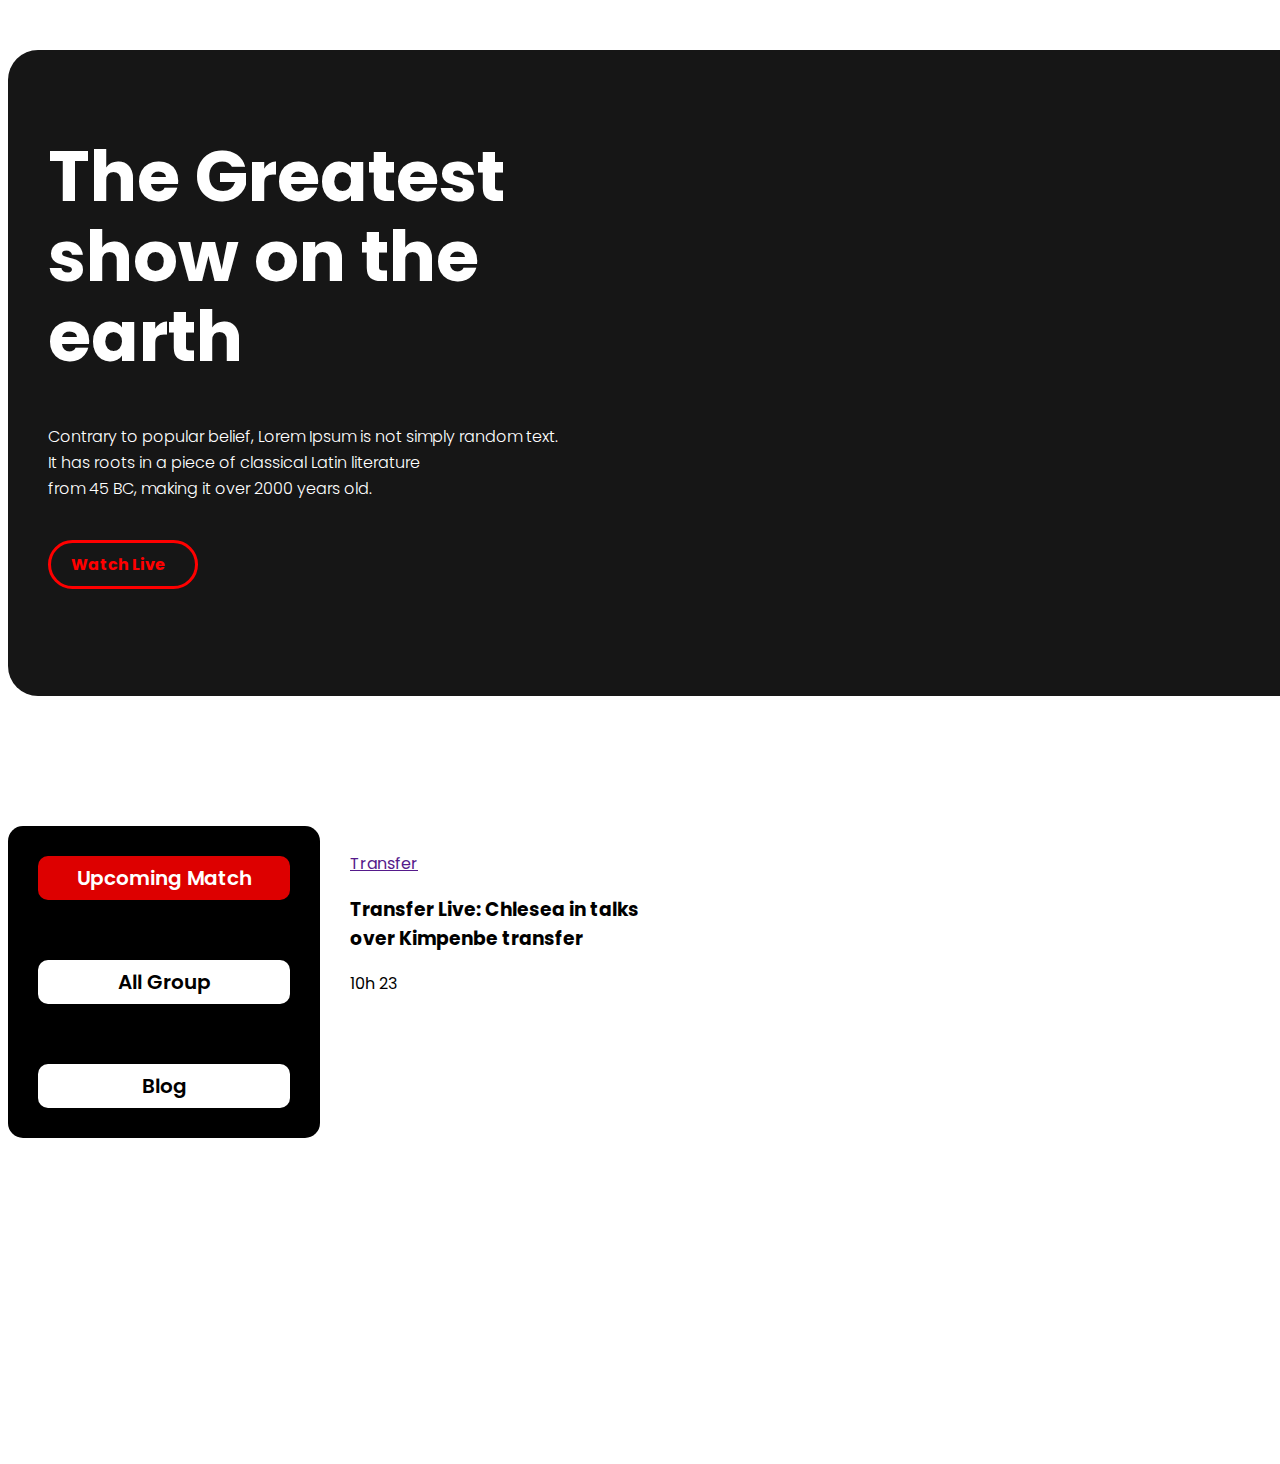
==== blog.html @ 84a560d4 "blog-added" ====
<!DOCTYPE html>
<html lang="en">
<head>
    <meta charset="UTF-8">
    <meta http-equiv="X-UA-Compatible" content="IE=edge">
    <meta name="viewport" content="width=device-width, initial-scale=1.0">
    <title>Blog</title>

    <!-- fonts -->
    <style>
        @import url('https://fonts.googleapis.com/css2?family=Inter:wght@500&family=Poppins:wght@500;700&display=swap');
    </style>

    <!-- font-awesome  -->
    <script src="https://kit.fontawesome.com/966e0d996a.js" crossorigin="anonymous"></script>

    <!-- styles  -->
    <link rel="stylesheet" href="styles/style.css">
</head>
<body>
    <main>
        <section class="hero">
            <div class="hero-info">
                <h1>The Greatest <br> show on the <br> earth</h1>
                <p>Contrary to popular belief, Lorem Ipsum is not simply 
                    random text. <br> It has roots in a piece of classical Latin literature <br> from 45 BC, making it over 2000 years old.</p>
                <a class="button" href="">Watch Live<i class="fa-solid fa-video"></i></a>
            </div>
            <div class="hero-info">
                <img class="hero-image" src="images/Hero Image.png" alt="">
            </div>
        </section>

        <section class="info">
            <aside>
                <div class="up-match">
                    <a href="index.html">Upcoming Match</a>
                </div>
                <div class="all-group">
                    <a href="index.html">All Group</a>
                </div>
                <div class="blog">
                    <a href="">Blog</a>
                </div>
            </aside>

            <!--------------
                blogs starts  
            --------------------->
            <section class="container">
                <div class="blogs">
                    <img src="images/Blog Banner/Blog-1-min.jpg" alt="">
                    <div class="blog-info">
                        <a href="">Transfer</a>
                        <h3>Transfer Live: Chlesea in talks over Kimpenbe transfer</h3>
                        <span>
                            <i class="fa-thin fa-clock"></i>
                            <span>10h</span>
                        </span>
                        <span>
                            <i class="fa-thin fa-comment"></i>
                            <span>23</span>
                        </span>
                    </div>
                </div>
        
            </section>
---- styles/style.css ----
body{
    font-family: 'Inter', sans-serif;
    font-family: 'Poppins', sans-serif;
    margin-top: 50px;
    padding: 0px;
}

/* ------------------------
hero section styles starts
---------------------------  */
.hero{
    width: 1321px;
    height: 646px;
    left: 140px;
    top: 50px;
    background: #161616;
    border-radius: 30px;
    display: flex;
    margin: auto;
    margin-bottom: 130px;
}

.hero-info{
    width: 50%;
    padding: 40px;
}

.hero-image{
    width: 80%;
}
.hero-info h1{
    color: white;
    font-weight: 700;
    font-size: 70px;
    line-height: 80px;
}
.hero-info i{
    margin-left: 10px;
}
.hero-info p{
    color: white;
    font-weight: 300;
    font-size: 16px;
    line-height: 26px;
    margin-bottom: 50px;
}

.button{
    text-decoration: none;
    color: red;
    padding: 10px 20px;
    border: 3px solid red;
    border-radius: 30px;
    font-weight: 700;
}

/* -------------------------------
    info section styles  starts  
    ---------------------------------*/

.info{
    display: flex;
    width: 1320px;
    height: 508px;
    margin: auto ;
    margin-bottom: 130px;
}
aside{
    width: 312px;
    height: 312px;
    background-color: black   ;
    border-radius: 15px;
    display: flex;
    flex-direction: column;
    justify-content: space-evenly;
    margin-right: 30px;
}

aside div{
    width: 252px;
    height: 64px;
    display: grid;
    background-color: white;
    border-radius: 10px;
    margin: 30px;
}

aside div a{
    color: black;
    font-weight: 600;
    font-size: 20px;
    text-decoration: none;
    margin: auto;
    line-height: 30px;

}

.up-match{
    background-color: #DD0000;
}

.up-match a{
    color: white;
}

/* ------------------------------
    match details section starts 
    ------------------------------*/

.container{
    display: grid;
    grid-template-columns: repeat(3, 1fr);
    row-gap: 24px;
    column-gap: 24px;
}

.match-details{
    display: grid;
    width: 312px;
    height: 242px;
    border: 1px solid whitesmoke;
    border-radius: 10px;
}

.match-info{
    margin: auto 0;
    text-align: center;
}

.flag{
    display: flex;
    align-items: center;
    justify-content: space-evenly;
    margin-bottom: 10px;
}

.flag div img{
    width: 100%;
}
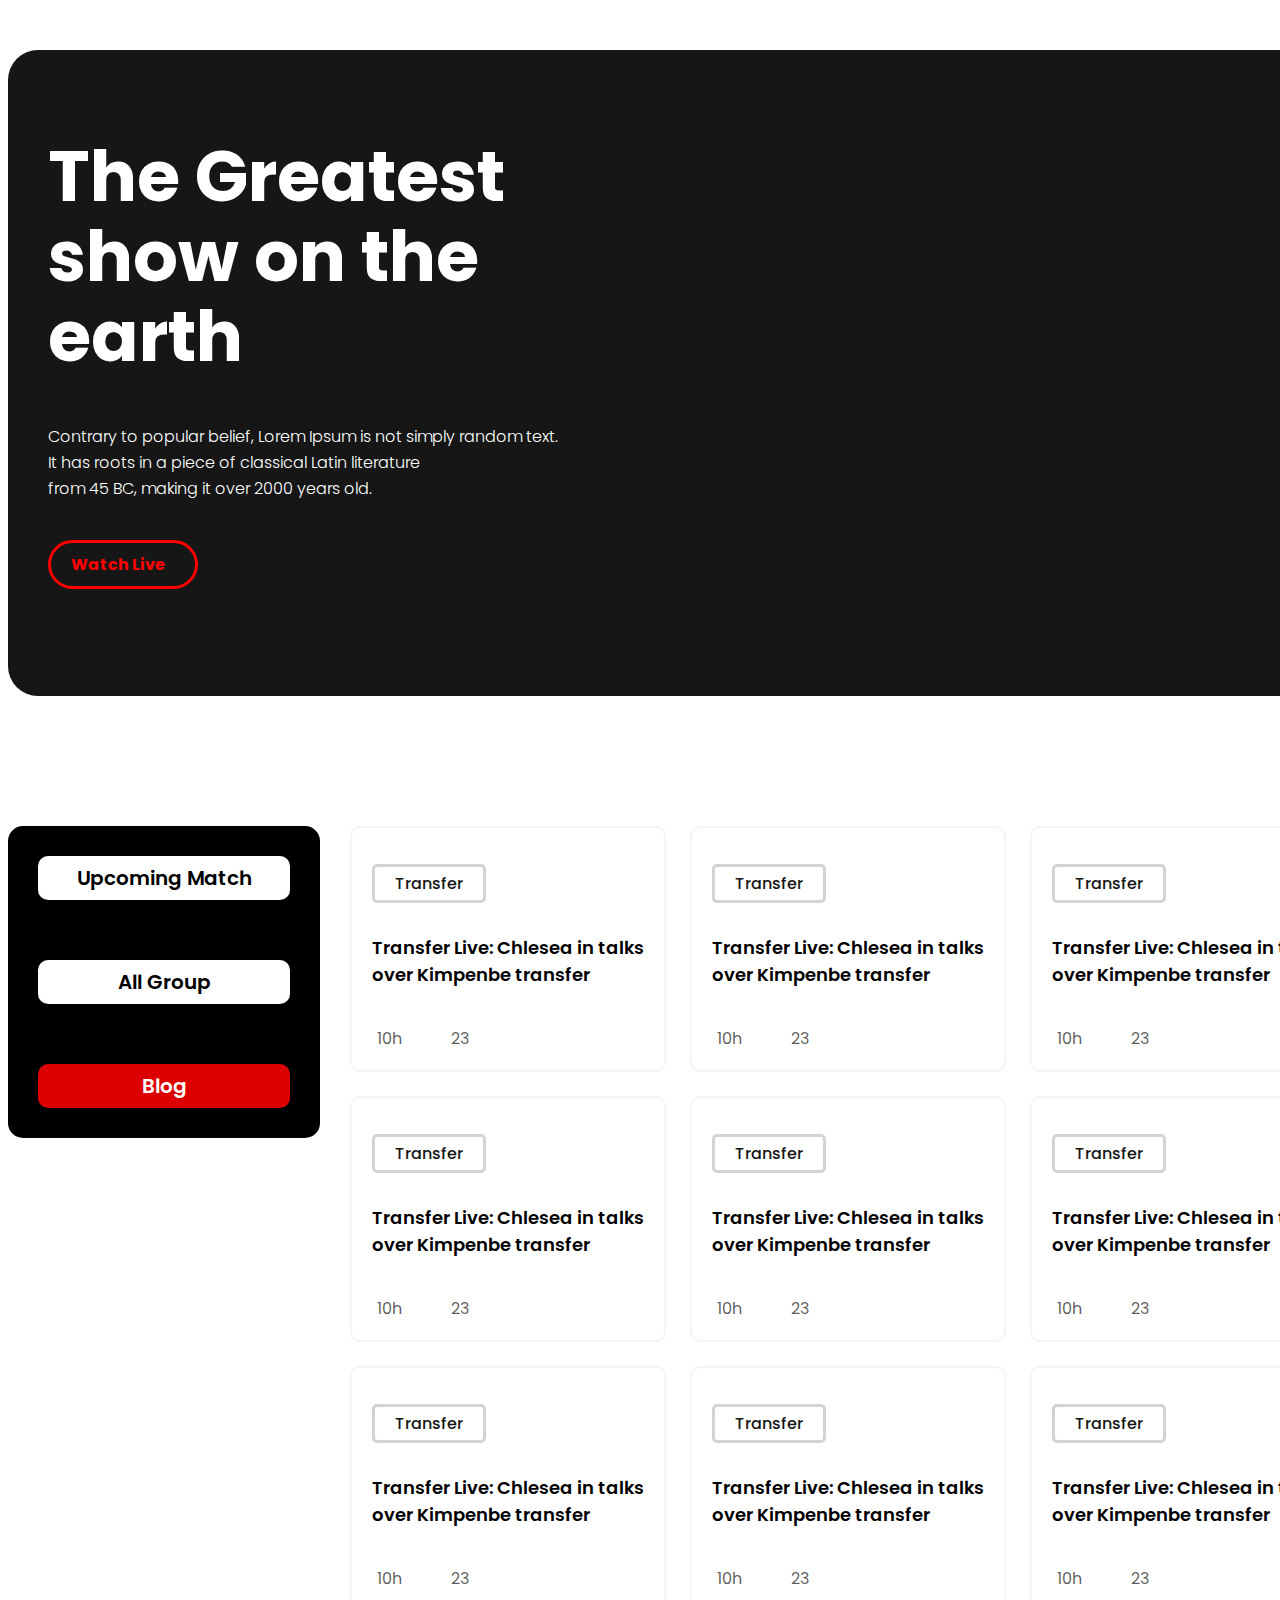
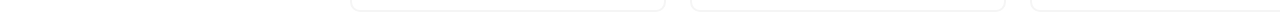
==== commit 0b47fd22: "blogsadded" ====
--- a/blog.html
+++ b/blog.html
@@ -5,7 +5,6 @@
     <meta http-equiv="X-UA-Compatible" content="IE=edge">
     <meta name="viewport" content="width=device-width, initial-scale=1.0">
     <title>Blog</title>
-
     <!-- fonts -->
     <style>
         @import url('https://fonts.googleapis.com/css2?family=Inter:wght@500&family=Poppins:wght@500;700&display=swap');
@@ -15,7 +14,7 @@
     <script src="https://kit.fontawesome.com/966e0d996a.js" crossorigin="anonymous"></script>
 
     <!-- styles  -->
-    <link rel="stylesheet" href="styles/style.css">
+    <link rel="stylesheet" href="styles/blog.css">
 </head>
 <body>
     <main>
@@ -34,19 +33,16 @@
         <section class="info">
             <aside>
                 <div class="up-match">
-                    <a href="index.html">Upcoming Match</a>
+                    <a href="">Upcoming Match</a>
                 </div>
                 <div class="all-group">
-                    <a href="index.html">All Group</a>
+                    <a href="">All Group</a>
                 </div>
                 <div class="blog">
                     <a href="">Blog</a>
                 </div>
             </aside>
 
-            <!--------------
-                blogs starts  
-            --------------------->
             <section class="container">
                 <div class="blogs">
                     <img src="images/Blog Banner/Blog-1-min.jpg" alt="">
@@ -54,14 +50,138 @@
                         <a href="">Transfer</a>
                         <h3>Transfer Live: Chlesea in talks over Kimpenbe transfer</h3>
                         <span>
-                            <i class="fa-thin fa-clock"></i>
-                            <span>10h</span>
+                            <i class="fa-regular fa-clock"></i>
+                            <span class="time-comment">10h</span>
                         </span>
                         <span>
-                            <i class="fa-thin fa-comment"></i>
-                            <span>23</span>
+                            <i class="fa-regular fa-comment"></i>
+                            <span class="time-comment">23</span>
                         </span>
                     </div>
                 </div>
-        
-            </section>+                <div class="blogs">
+                    <img src="images/Blog Banner/Blog-2-min.jpg" alt="">
+                    <div class="blog-info">
+                        <a href="">Transfer</a>
+                        <h3>Transfer Live: Chlesea in talks over Kimpenbe transfer</h3>
+                        <span>
+                            <i class="fa-regular fa-clock"></i>
+                            <span class="time-comment">10h</span>
+                        </span>
+                        <span>
+                            <i class="fa-regular fa-comment"></i>
+                            <span class="time-comment">23</span>
+                        </span>
+                    </div>
+                </div>
+                <div class="blogs">
+                    <img src="images/Blog Banner/Blog-3-min.jpg" alt="">
+                    <div class="blog-info">
+                        <a href="">Transfer</a>
+                        <h3>Transfer Live: Chlesea in talks over Kimpenbe transfer</h3>
+                        <span>
+                            <i class="fa-regular fa-clock"></i>
+                            <span class="time-comment">10h</span>
+                        </span>
+                        <span>
+                            <i class="fa-regular fa-comment"></i>
+                            <span class="time-comment">23</span>
+                        </span>
+                    </div>
+                </div>
+                <div class="blogs">
+                    <img src="images/Blog Banner/Blog-4-min.jpg" alt="">
+                    <div class="blog-info">
+                        <a href="">Transfer</a>
+                        <h3>Transfer Live: Chlesea in talks over Kimpenbe transfer</h3>
+                        <span>
+                            <i class="fa-regular fa-clock"></i>
+                            <span class="time-comment">10h</span>
+                        </span>
+                        <span>
+                            <i class="fa-regular fa-comment"></i>
+                            <span class="time-comment">23</span>
+                        </span>
+                    </div>
+                </div>
+                <div class="blogs">
+                    <img src="images/Blog Banner/Blog-5-min.jpg" alt="">
+                    <div class="blog-info">
+                        <a href="">Transfer</a>
+                        <h3>Transfer Live: Chlesea in talks over Kimpenbe transfer</h3>
+                        <span>
+                            <i class="fa-regular fa-clock"></i>
+                            <span class="time-comment">10h</span>
+                        </span>
+                        <span>
+                            <i class="fa-regular fa-comment"></i>
+                            <span class="time-comment">23</span>
+                        </span>
+                    </div>
+                </div>
+                <div class="blogs">
+                    <img src="images/Blog Banner/Blog-6-min.jpg" alt="">
+                    <div class="blog-info">
+                        <a href="">Transfer</a>
+                        <h3>Transfer Live: Chlesea in talks over Kimpenbe transfer</h3>
+                        <span>
+                            <i class="fa-regular fa-clock"></i>
+                            <span class="time-comment">10h</span>
+                        </span>
+                        <span>
+                            <i class="fa-regular fa-comment"></i>
+                            <span class="time-comment">23</span>
+                        </span>
+                    </div>
+                </div>
+                <div class="blogs">
+                    <img src="images/Blog Banner/Blog-7-min.jpg" alt="">
+                    <div class="blog-info">
+                        <a href="">Transfer</a>
+                        <h3>Transfer Live: Chlesea in talks over Kimpenbe transfer</h3>
+                        <span>
+                            <i class="fa-regular fa-clock"></i>
+                            <span class="time-comment">10h</span>
+                        </span>
+                        <span>
+                            <i class="fa-regular fa-comment"></i>
+                            <span class="time-comment">23</span>
+                        </span>
+                    </div>
+                </div>
+                <div class="blogs">
+                    <img src="images/Blog Banner/Blog-3-min.jpg" alt="">
+                    <div class="blog-info">
+                        <a href="">Transfer</a>
+                        <h3>Transfer Live: Chlesea in talks over Kimpenbe transfer</h3>
+                        <span>
+                            <i class="fa-regular fa-clock"></i>
+                            <span class="time-comment">10h</span>
+                        </span>
+                        <span>
+                            <i class="fa-regular fa-comment"></i>
+                            <span class="time-comment">23</span>
+                        </span>
+                    </div>
+                </div>
+                <div class="blogs">
+                    <img src="images/Blog Banner/Blog-1-min.jpg" alt="">
+                    <div class="blog-info">
+                        <a href="">Transfer</a>
+                        <h3>Transfer Live: Chlesea in talks over Kimpenbe transfer</h3>
+                        <span>
+                            <i class="fa-regular fa-clock"></i>
+                            <span class="time-comment">10h</span>
+                        </span>
+                        <span>
+                            <i class="fa-regular fa-comment"></i>
+                            <span class="time-comment">23</span>
+                        </span>
+                    </div>
+                </div>
+                
+            </section>
+        </section>
+    </main>    
+</body>
+</html>--- a/styles/blog.css
+++ b/styles/blog.css
@@ -0,0 +1,151 @@
+body{
+    font-family: 'Inter', sans-serif;
+    font-family: 'Poppins', sans-serif;
+    margin-top: 50px;
+    padding: 0px;
+}
+/* ------------------------
+hero section styles starts
+---------------------------  */
+.hero{
+    width: 1321px;
+    height: 646px;
+    left: 140px;
+    top: 50px;
+    background: #161616;
+    border-radius: 30px;
+    display: flex;
+    margin: auto;
+    margin-bottom: 130px;
+}
+
+.hero-info{
+    width: 50%;
+    padding: 40px;
+}
+
+.hero-image{
+    width: 80%;
+}
+.hero-info h1{
+    color: white;
+    font-weight: 700;
+    font-size: 70px;
+    line-height: 80px;
+}
+.hero-info i{
+    margin-left: 10px;
+}
+.hero-info p{
+    color: white;
+    font-weight: 300;
+    font-size: 16px;
+    line-height: 26px;
+    margin-bottom: 50px;
+}
+
+.button{
+    text-decoration: none;
+    color: red;
+    padding: 10px 20px;
+    border: 3px solid red;
+    border-radius: 30px;
+    font-weight: 700;
+}
+/* -------------------------------
+    info section styles  starts  
+    ---------------------------------*/
+
+.info{
+        display: flex;
+        width: 1320px;
+        height: 508px;
+        margin: auto ;
+        margin-bottom: 130px;
+}
+aside{
+        width: 312px;
+        height: 312px;
+        background-color: black   ;
+        border-radius: 15px;
+        display: flex;
+        flex-direction: column;
+        justify-content: space-evenly;
+        margin-right: 30px;
+}
+    
+aside div{
+        width: 252px;
+        height: 64px;
+        display: grid;
+        background-color: white;
+        border-radius: 10px;
+        margin: 30px;
+}
+    
+aside div a{
+        color: black;
+        font-weight: 600;
+        font-size: 20px;
+        text-decoration: none;
+        margin: auto;
+        line-height: 30px;
+    
+}
+
+
+/*----------------------------
+     blogs styles starts
+     -------------------------  */
+.blog{
+    background-color: #DD0000;
+}
+
+.blog a{
+    color: white;
+}
+
+.container{
+    display: grid; 
+    grid-template-columns: repeat(3, 1fr);
+    row-gap: 24px;
+    column-gap: 24px;
+}
+
+.blogs{
+    width: 312px;
+    border: 2px solid whitesmoke;
+    border-radius: 10px;
+}
+
+.blog-info{
+    padding: 18px 20px;
+}
+.blog-info a{
+    text-decoration: none;
+    font-weight: 500;
+    font-size: 16px;
+    line-height: 24px;
+    color: #161616;
+    border: 3px solid lightgrey;
+    border-radius: 5px;
+    padding: 5px 20px;
+}
+
+.blog-info h3{
+    font-weight: 600;
+    font-size: 18px;
+    line-height: 27px;
+    padding: 20px 0;
+}
+
+.blog-info span{
+    font-weight: 400;
+    font-size: 16px;
+    line-height: 26px;
+    color: rgba(20, 20, 20, 0.7);
+}
+
+.time-comment{
+    padding: 0 40px 0 5px;
+}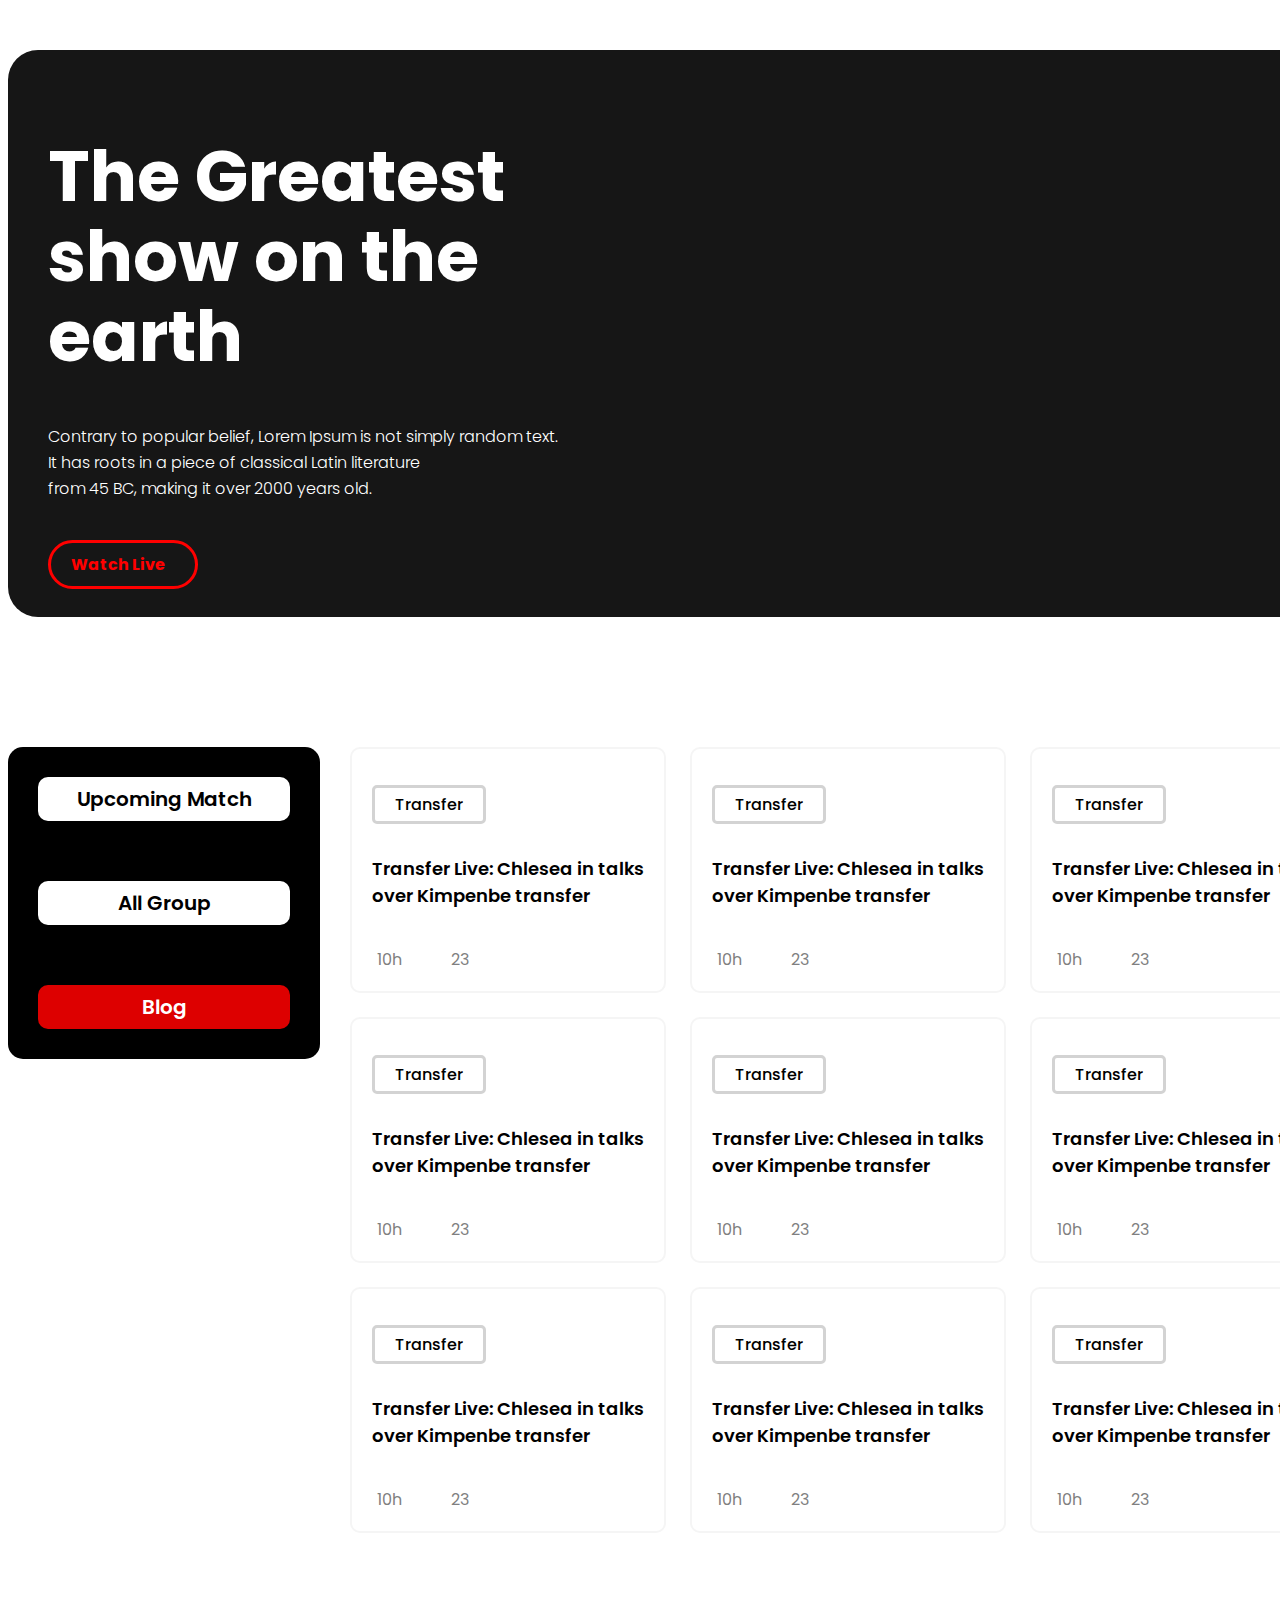
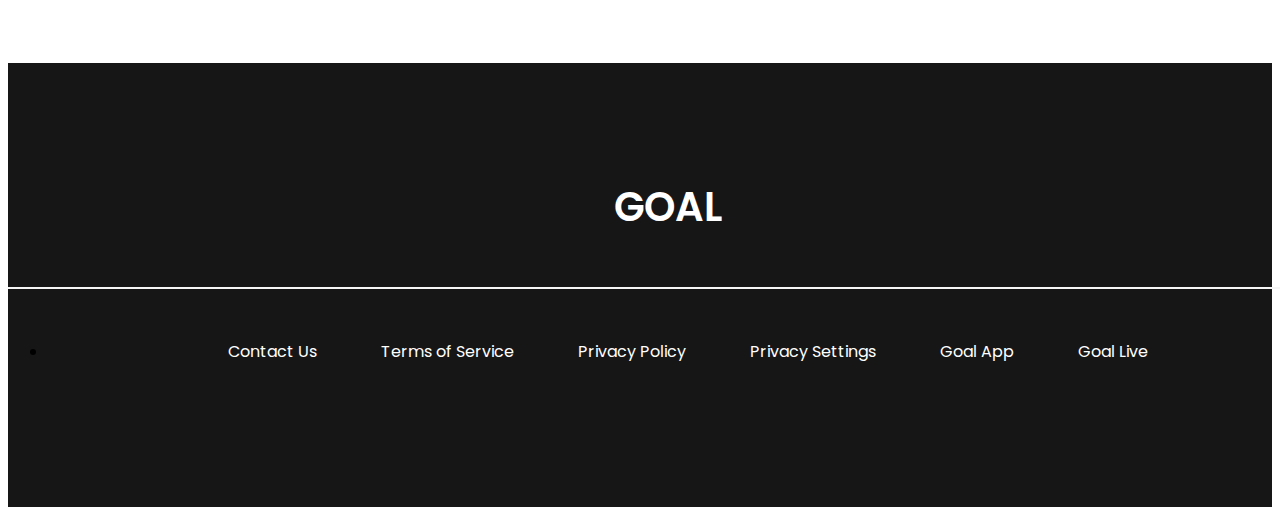
==== commit 15595353: "responsive-starts" ====
--- a/blog.html
+++ b/blog.html
@@ -1,24 +1,24 @@
 <!DOCTYPE html>
 <html lang="en">
-<head>
-    <meta charset="UTF-8">
-    <meta http-equiv="X-UA-Compatible" content="IE=edge">
-    <meta name="viewport" content="width=device-width, initial-scale=1.0">
-    <title>Blog</title>
-    <!-- fonts -->
-    <style>
-        @import url('https://fonts.googleapis.com/css2?family=Inter:wght@500&family=Poppins:wght@500;700&display=swap');
-    </style>
-
-    <!-- font-awesome  -->
-    <script src="https://kit.fontawesome.com/966e0d996a.js" crossorigin="anonymous"></script>
-
-    <!-- styles  -->
-    <link rel="stylesheet" href="styles/blog.css">
-</head>
-<body>
-    <main>
-        <section class="hero">
+    <head>
+        <meta charset="UTF-8">
+        <meta http-equiv="X-UA-Compatible" content="IE=edge">
+        <meta name="viewport" content="width=device-width, initial-scale=1.0">
+        <title>Blog</title>
+        <!-- fonts -->
+        <style>
+            @import url('https://fonts.googleapis.com/css2?family=Inter:wght@500&family=Poppins:wght@500;700&display=swap');
+        </style>
+
+        <!-- font-awesome  -->
+        <script src="https://kit.fontawesome.com/966e0d996a.js" crossorigin="anonymous"></script>
+
+        <!-- styles  -->
+        <link rel="stylesheet" href="styles/blog.css">
+    </head>
+        <body>
+            <main>
+                    <section class="hero">
             <div class="hero-info">
                 <h1>The Greatest <br> show on the <br> earth</h1>
                 <p>Contrary to popular belief, Lorem Ipsum is not simply 
@@ -28,15 +28,15 @@
             <div class="hero-info">
                 <img class="hero-image" src="images/Hero Image.png" alt="">
             </div>
-        </section>
-
-        <section class="info">
+                    </section>
+
+                    <section class="info">
             <aside>
                 <div class="up-match">
-                    <a href="">Upcoming Match</a>
+                    <a href="index.html">Upcoming Match</a>
                 </div>
                 <div class="all-group">
-                    <a href="">All Group</a>
+                    <a href="index.html">All Group</a>
                 </div>
                 <div class="blog">
                     <a href="">Blog</a>
@@ -181,7 +181,35 @@
                 </div>
                 
             </section>
-        </section>
-    </main>    
-</body>
+                    </section>
+
+        <!------------------ 
+        footer starts  
+    ---------------------->
+
+                    <footer>
+                            <div class="footer-info">
+                                <h2>GOAL</h2>
+                                <hr>
+                                <ul>
+                                    <li>
+                                        <a href="">Contact Us</a>
+                                        <a href="">Terms of Service</a>
+                                        <a href="">Privacy Policy</a>
+                                        <a href="">Privacy Settings</a>
+                                        <a href="">Goal App</a>
+                                        <a href="">Goal Live</a>
+                                    </li>
+                                </ul>
+                                    <div class="social-icons">
+                                        <a href=""><i class="fa-brands fa-facebook"></i></a>
+                                        <a href=""><i class="fa-brands fa-twitter"></i></a>
+                                        <a href=""><i class="fa-brands fa-instagram"></i></a>
+                                        <a href=""><i class="fa-brands fa-pinterest"></i></a>
+                                        <a href=""><i class="fa-brands fa-youtube"></i></i></a>
+                                    </div>
+                            </div>
+                    </footer>  
+            </main>  
+        </body>
 </html>--- a/styles/blog.css
+++ b/styles/blog.css
@@ -9,9 +9,6 @@
 ---------------------------  */
 .hero{
     width: 1321px;
-    height: 646px;
-    left: 140px;
-    top: 50px;
     background: #161616;
     border-radius: 30px;
     display: flex;
@@ -26,6 +23,7 @@
 
 .hero-image{
     width: 80%;
+    display: grid;
 }
 .hero-info h1{
     color: white;
@@ -33,7 +31,7 @@
     font-size: 70px;
     line-height: 80px;
 }
-.hero-info i{
+.hero-info a i{
     margin-left: 10px;
 }
 .hero-info p{
@@ -59,7 +57,6 @@
 .info{
         display: flex;
         width: 1320px;
-        height: 508px;
         margin: auto ;
         margin-bottom: 130px;
 }
@@ -126,7 +123,7 @@
     font-weight: 500;
     font-size: 16px;
     line-height: 24px;
-    color: #161616;
+    color: black;
     border: 3px solid lightgrey;
     border-radius: 5px;
     padding: 5px 20px;
@@ -143,9 +140,48 @@
     font-weight: 400;
     font-size: 16px;
     line-height: 26px;
-    color: rgba(20, 20, 20, 0.7);
+    color: grey
 }
 
 .time-comment{
     padding: 0 40px 0 5px;
-}+}
+
+/*----------------------
+    footer styles starts
+    -----------------------  */
+footer{
+    display: grid;
+    height: 444px;
+    background-color: #161616;
+}
+.footer-info{
+    width: 1320px;
+    text-align: center;
+    margin: auto;
+        
+}
+    
+.footer-info h2{
+    color: white;
+    font-weight: 600;
+    font-size: 40px;
+}
+    
+hr{
+    border: 1px solid whitesmoke;
+    margin: 50px 0;
+}
+.footer-info ul li a{
+    text-decoration: none;
+    color: white;
+    padding: 0 30px;
+}
+
+.social-icons a{
+    text-decoration: none;
+    color: white;
+    padding: 0 30px;
+    font-size: 30px;
+}
+    